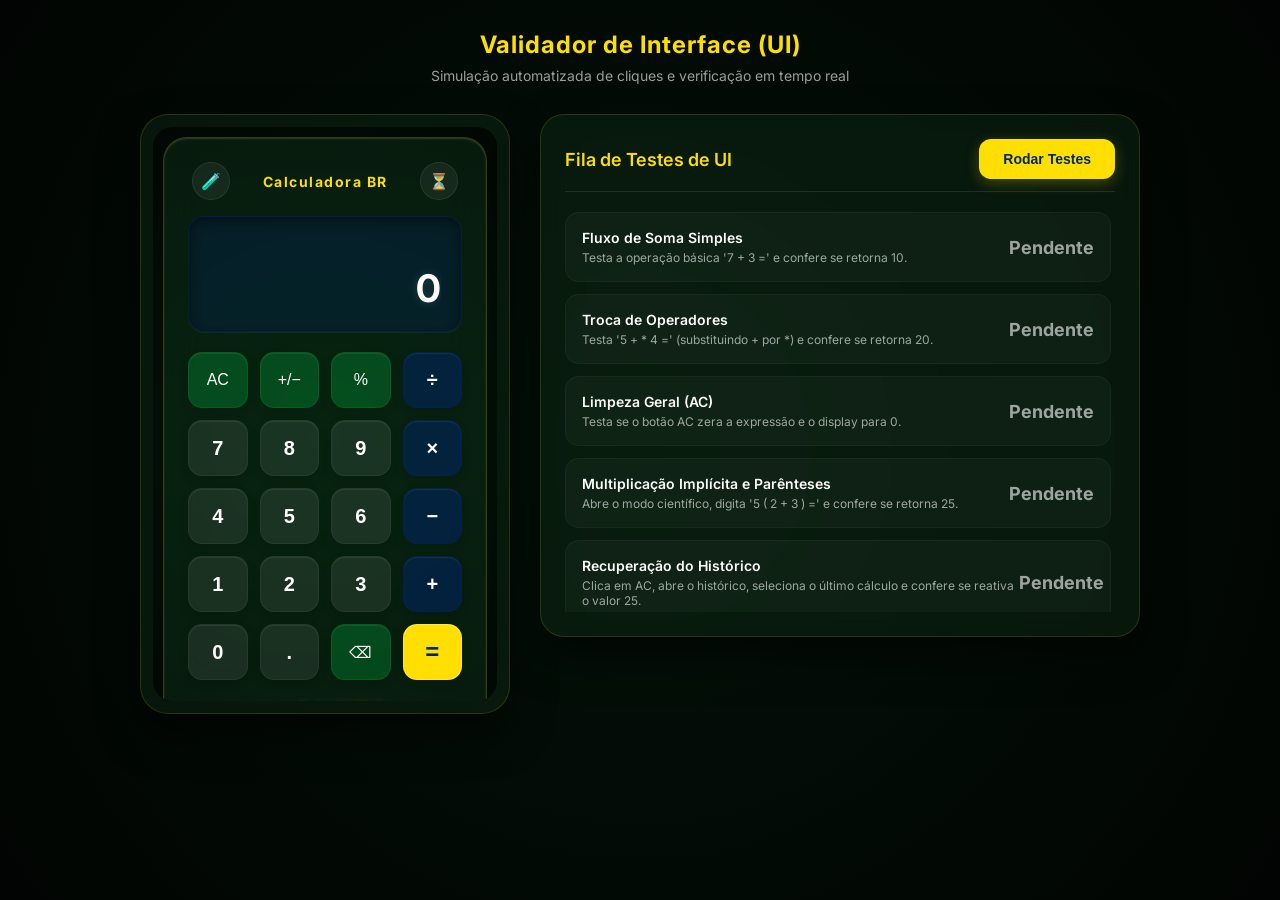
==== test.html @ 6287dd3c "test: adiciona bateria de testes logicos (test-logic.js) e de UI (test.html)" ====
<!DOCTYPE html>
<html lang="pt-BR">
<head>
  <meta charset="UTF-8">
  <meta name="viewport" content="width=device-width, initial-scale=1.0">
  <title>Bateria de Testes de Interface - Calculadora Brasil</title>
  <style>
    @import url('https://fonts.googleapis.com/css2?family=Inter:wght@400;500;600;700&display=swap');

    :root {
      --bg-gradient-start: #041209;
      --bg-gradient-end: #010402;
      --glass-bg: rgba(14, 43, 23, 0.45);
      --glass-border: rgba(255, 223, 0, 0.15);
      --gold-primary: #ffdf00;
      --green-success: #00ea56;
      --red-failure: #ff4d4d;
      --text-main: #ffffff;
      --text-muted: rgba(255, 255, 255, 0.6);
    }

    * {
      box-sizing: border-box;
      margin: 0;
      padding: 0;
    }

    body {
      font-family: 'Inter', sans-serif;
      background: radial-gradient(circle at center, var(--bg-gradient-start), var(--bg-gradient-end));
      min-height: 100vh;
      color: var(--text-main);
      display: flex;
      flex-direction: column;
      align-items: center;
      padding: 30px 20px;
      overflow-y: auto;
    }

    h1 {
      font-size: 24px;
      font-weight: 700;
      color: var(--gold-primary);
      margin-bottom: 8px;
      letter-spacing: 1px;
      text-align: center;
    }

    p.subtitle {
      color: var(--text-muted);
      font-size: 14px;
      margin-bottom: 30px;
      text-align: center;
    }

    .test-dashboard {
      display: flex;
      gap: 30px;
      width: 100%;
      max-width: 1100px;
      justify-content: center;
      align-items: flex-start;
      flex-wrap: wrap;
    }

    /* Lado Esquerdo: Calculadora (Iframe) */
    .calc-preview-card {
      background: var(--glass-bg);
      backdrop-filter: blur(10px);
      -webkit-backdrop-filter: blur(10px);
      border: 1px solid var(--glass-border);
      border-radius: 28px;
      padding: 12px;
      box-shadow: 0 20px 40px rgba(0, 0, 0, 0.5);
      display: flex;
      justify-content: center;
      align-items: center;
      width: 370px;
      height: 600px;
      position: relative;
      overflow: hidden;
      transition: width 0.3s cubic-bezier(0.25, 0.8, 0.25, 1);
    }

    .calc-preview-card.scientific {
      width: 610px;
    }

    iframe {
      border: none;
      width: 100%;
      height: 100%;
      border-radius: 20px;
      background: transparent;
    }

    /* Lado Direito: Painel de Controle e Status */
    .control-panel {
      flex: 1;
      min-width: 320px;
      max-width: 600px;
      background: var(--glass-bg);
      backdrop-filter: blur(10px);
      -webkit-backdrop-filter: blur(10px);
      border: 1px solid var(--glass-border);
      border-radius: 24px;
      padding: 24px;
      box-shadow: 0 20px 40px rgba(0, 0, 0, 0.5);
    }

    .panel-header {
      display: flex;
      justify-content: space-between;
      align-items: center;
      margin-bottom: 20px;
      border-bottom: 1px solid rgba(255, 255, 255, 0.1);
      padding-bottom: 12px;
    }

    .panel-title {
      font-size: 18px;
      font-weight: 600;
      color: var(--gold-primary);
    }

    .start-btn {
      background: var(--gold-primary);
      color: #002776;
      border: none;
      padding: 12px 24px;
      font-size: 14px;
      font-weight: 700;
      border-radius: 12px;
      cursor: pointer;
      transition: all 0.2s ease;
      box-shadow: 0 4px 14px rgba(255, 223, 0, 0.25);
    }

    .start-btn:hover {
      background: #ffeb60;
      transform: translateY(-2px);
      box-shadow: 0 6px 20px rgba(255, 223, 0, 0.4);
    }

    .start-btn:active {
      transform: translateY(0);
    }

    .start-btn:disabled {
      background: rgba(255, 255, 255, 0.15);
      color: var(--text-muted);
      cursor: not-allowed;
      box-shadow: none;
      transform: none;
    }

    /* Barra de progresso circular/barra */
    .progress-bar-container {
      width: 100%;
      height: 6px;
      background: rgba(255, 255, 255, 0.05);
      border-radius: 3px;
      margin-bottom: 24px;
      overflow: hidden;
      display: none;
    }

    .progress-bar {
      height: 100%;
      width: 0%;
      background: var(--gold-primary);
      border-radius: 3px;
      transition: width 0.3s ease;
    }

    /* Lista de Testes */
    .test-list {
      display: flex;
      flex-direction: column;
      gap: 12px;
      max-height: 400px;
      overflow-y: auto;
      padding-right: 4px;
    }

    .test-list::-webkit-scrollbar {
      width: 4px;
    }

    .test-list::-webkit-scrollbar-thumb {
      background: rgba(255, 255, 255, 0.1);
      border-radius: 2px;
    }

    .test-item {
      background: rgba(255, 255, 255, 0.03);
      border: 1px solid rgba(255, 255, 255, 0.04);
      border-radius: 14px;
      padding: 16px;
      display: flex;
      justify-content: space-between;
      align-items: center;
      transition: all 0.2s ease;
    }

    .test-item.running {
      border-color: var(--gold-primary);
      background: rgba(255, 223, 0, 0.03);
    }

    .test-item.passed {
      border-color: rgba(0, 234, 86, 0.2);
      background: rgba(0, 234, 86, 0.02);
    }

    .test-item.failed {
      border-color: rgba(255, 77, 77, 0.2);
      background: rgba(255, 77, 77, 0.02);
    }

    .test-info {
      display: flex;
      flex-direction: column;
      gap: 4px;
    }

    .test-name {
      font-size: 14px;
      font-weight: 600;
      color: var(--text-main);
    }

    .test-description {
      font-size: 12px;
      color: var(--text-muted);
    }

    .test-status {
      font-size: 18px;
      font-weight: 700;
      min-width: 32px;
      text-align: right;
    }

    .test-status.pending { color: var(--text-muted); }
    .test-status.running { color: var(--gold-primary); }
    .test-status.passed { color: var(--green-success); }
    .test-status.failed { color: var(--red-failure); }

    /* Report Final */
    .summary-report {
      margin-top: 20px;
      padding: 16px;
      border-radius: 14px;
      background: rgba(255, 255, 255, 0.04);
      display: none;
      text-align: center;
    }

    .summary-report.success {
      border: 1px solid rgba(0, 234, 86, 0.2);
      color: var(--green-success);
    }

    .summary-report.failure {
      border: 1px solid rgba(255, 77, 77, 0.2);
      color: var(--red-failure);
    }
  </style>
</head>
<body>

  <h1>Validador de Interface (UI)</h1>
  <p class="subtitle">Simulação automatizada de cliques e verificação em tempo real</p>

  <div class="test-dashboard">
    
    <!-- Lado Esquerdo: Preview da Calculadora -->
    <div class="calc-preview-card" id="calc-card">
      <iframe src="index.html" id="calc-iframe" title="Preview da Calculadora"></iframe>
    </div>

    <!-- Lado Direito: Dashboard de Testes -->
    <div class="control-panel">
      <div class="panel-header">
        <h2 class="panel-title">Fila de Testes de UI</h2>
        <button class="start-btn" id="start-btn">Rodar Testes</button>
      </div>

      <!-- Barra de Progresso -->
      <div class="progress-bar-container" id="progress-container">
        <div class="progress-bar" id="progress-bar"></div>
      </div>

      <!-- Lista de Cenários -->
      <div class="test-list" id="test-list">
        <!-- Inseridos dinamicamente -->
      </div>

      <!-- Relatório Resumido -->
      <div class="summary-report" id="summary-report"></div>
    </div>

  </div>

  <script>
    // Cenários de Teste de UI
    const testCases = [
      {
        id: "soma",
        name: "Fluxo de Soma Simples",
        description: "Testa a operação básica '7 + 3 =' e confere se retorna 10.",
        steps: ['7', '+', '3', '=']
      },
      {
        id: "troca-op",
        name: "Troca de Operadores",
        description: "Testa '5 + * 4 =' (substituindo + por *) e confere se retorna 20.",
        steps: ['5', '+', '×', '4', '=']
      },
      {
        id: "ac-limpar",
        name: "Limpeza Geral (AC)",
        description: "Testa se o botão AC zera a expressão e o display para 0.",
        steps: ['9', '+', '9', 'AC']
      },
      {
        id: "parenteses-sci",
        name: "Multiplicação Implícita e Parênteses",
        description: "Abre o modo científico, digita '5 ( 2 + 3 ) =' e confere se retorna 25.",
        steps: ['toggle-sci', '5', '(', '2', '+', '3', ')', '=']
      },
      {
        id: "historico-recuperar",
        name: "Recuperação do Histórico",
        description: "Clica em AC, abre o histórico, seleciona o último cálculo e confere se reativa o valor 25.",
        steps: ['AC', 'toggle-hist', 'select-last-hist']
      }
    ];

    const testList = document.getElementById('test-list');
    const startBtn = document.getElementById('start-btn');
    const progressContainer = document.getElementById('progress-container');
    const progressBar = document.getElementById('progress-bar');
    const summaryReport = document.getElementById('summary-report');
    const calcCard = document.getElementById('calc-card');

    // Injetar lista inicial
    function initList() {
      testList.innerHTML = '';
      testCases.forEach((tc) => {
        const item = document.createElement('div');
        item.className = 'test-item';
        item.id = `item-${tc.id}`;
        item.innerHTML = `
          <div class="test-info">
            <span class="test-name">${tc.name}</span>
            <span class="test-description">${tc.description}</span>
          </div>
          <div class="test-status pending" id="status-${tc.id}">Pendente</div>
        `;
        testList.appendChild(item);
      });
      summaryReport.style.display = 'none';
      progressContainer.style.display = 'none';
      progressBar.style.width = '0%';
    }

    // Delay baseado em Promise
    function delay(ms) {
      return new Promise(resolve => setTimeout(resolve, ms));
    }

    // Simular clique de botão no iframe da calculadora
    async function clickButton(val) {
      const iframe = document.getElementById('calc-iframe');
      const doc = iframe.contentDocument || iframe.contentWindow.document;
      
      let btn;
      if (val === 'toggle-sci') {
        btn = doc.getElementById('toggle-sci');
      } else if (val === 'toggle-hist') {
        btn = doc.getElementById('toggle-hist');
      } else if (val === 'close-hist') {
        btn = doc.getElementById('close-hist');
      } else if (val === 'select-last-hist') {
        // Clica no primeiro item da lista de histórico
        btn = doc.querySelector('.history-item');
      } else {
        btn = doc.querySelector(`[data-v="${val}"]`);
      }

      if (btn) {
        // Estilizar rapidamente no iframe para dar feedback visual de clique
        btn.style.transform = 'scale(0.9)';
        btn.style.filter = 'brightness(1.3)';
        btn.click();
        
        // Se for alternar científico, aplica a classe no card externo para expandir a largura
        if (val === 'toggle-sci') {
          await delay(100);
          const hasSci = doc.getElementById('calc-container').classList.contains('scientific');
          if (hasSci) {
            calcCard.classList.add('scientific');
          } else {
            calcCard.classList.remove('scientific');
          }
        }

        await delay(150);
        btn.style.transform = '';
        btn.style.filter = '';
        await delay(150); // 300ms no total de atraso por passo
      } else {
        throw new Error(`Botão "${val}" não encontrado no iframe!`);
      }
    }

    // Ler valores do display do iframe
    function getDisplayValue() {
      const iframe = document.getElementById('calc-iframe');
      const doc = iframe.contentDocument || iframe.contentWindow.document;
      const numDiv = doc.getElementById('num');
      return numDiv ? numDiv.textContent : '';
    }

    // Executar a fila de testes
    async function runTests() {
      startBtn.disabled = true;
      progressContainer.style.display = 'block';
      progressBar.style.width = '0%';
      summaryReport.style.display = 'none';
      
      // Resetar a calculadora antes de começar
      const iframe = document.getElementById('calc-iframe');
      iframe.src = iframe.src; // Recarrega o iframe
      await delay(1000); // Aguarda recarregar

      let failedAny = false;

      for (let i = 0; i < testCases.length; i++) {
        const tc = testCases[i];
        const item = document.getElementById(`item-${tc.id}`);
        const statusSpan = document.getElementById(`status-${tc.id}`);
        
        // Atualiza status para rodando
        item.className = 'test-item running';
        statusSpan.className = 'test-status running';
        statusSpan.textContent = 'Rodando...';

        progressBar.style.width = `${((i) / testCases.length) * 100}%`;

        try {
          // Executa passos de clique
          for (let step of tc.steps) {
            await clickButton(step);
          }

          // Asserções baseadas no caso
          let pass = false;
          const display = getDisplayValue();

          if (tc.id === 'soma') {
            pass = (display === '10');
          } else if (tc.id === 'troca-op') {
            pass = (display === '20');
          } else if (tc.id === 'ac-limpar') {
            pass = (display === '0');
          } else if (tc.id === 'parenteses-sci') {
            pass = (display === '25');
          } else if (tc.id === 'historico-recuperar') {
            pass = (display === '25');
            // Fechar painel de histórico para deixar limpo
            await clickButton('close-hist');
          }

          if (pass) {
            item.className = 'test-item passed';
            statusSpan.className = 'test-status passed';
            statusSpan.textContent = '✔️';
          } else {
            throw new Error(`Resultado incorreto no display: ${display}`);
          }
        } catch (err) {
          failedAny = true;
          item.className = 'test-item failed';
          statusSpan.className = 'test-status failed';
          statusSpan.textContent = '❌';
          console.error(`Falha no teste ${tc.id}:`, err);
        }

        await delay(500); // Pausa entre testes
      }

      progressBar.style.width = '100%';
      await delay(300);

      // Exibe report final
      summaryReport.style.display = 'block';
      if (failedAny) {
        summaryReport.className = 'summary-report failure';
        summaryReport.textContent = 'Bateria concluída: Alguns testes de UI falharam. Verifique o console.';
      } else {
        summaryReport.className = 'summary-report success';
        summaryReport.textContent = 'Bateria concluída: Todos os testes de UI passaram com sucesso!';
      }
      
      startBtn.disabled = false;
    }

    startBtn.addEventListener('click', runTests);
    
    // Inicializar no carregamento da tela
    window.addEventListener('load', initList);
  </script>
</body>
</html>
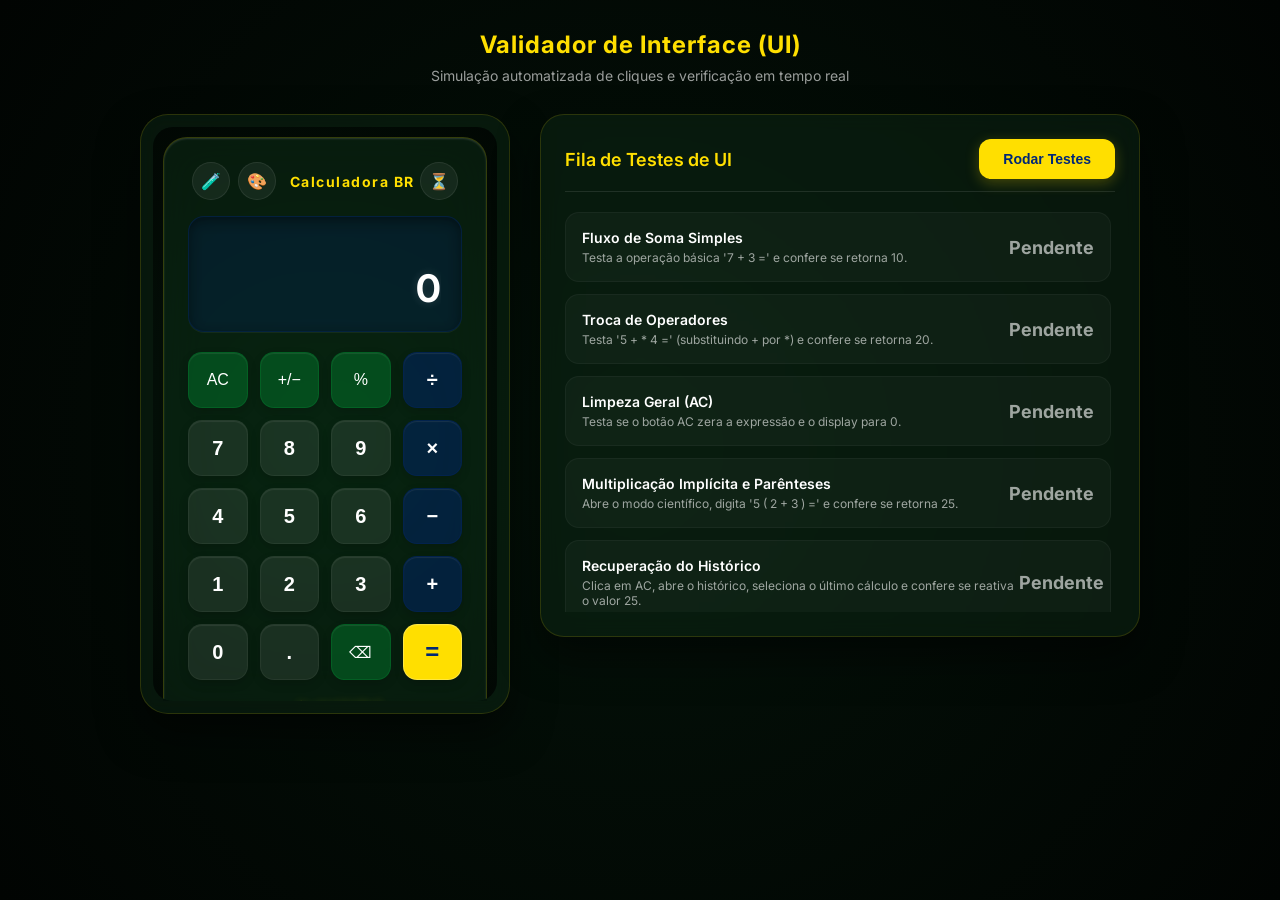
==== commit b1e12873: "feat: adiciona customizador de temas da copa do mundo" ====
--- a/test.html
+++ b/test.html
@@ -335,6 +335,12 @@
         name: "Recuperação do Histórico",
         description: "Clica em AC, abre o histórico, seleciona o último cálculo e confere se reativa o valor 25.",
         steps: ['AC', 'toggle-hist', 'select-last-hist']
+      },
+      {
+        id: "tema-copa",
+        name: "Troca de Temas da Copa",
+        description: "Abre o seletor de temas, escolhe o tema da Argentina (theme-ar) e valida se a classe foi aplicada no body da calculadora.",
+        steps: ['toggle-theme', 'select-theme-ar']
       }
     ];
 
@@ -383,6 +389,12 @@
         btn = doc.getElementById('toggle-hist');
       } else if (val === 'close-hist') {
         btn = doc.getElementById('close-hist');
+      } else if (val === 'toggle-theme') {
+        btn = doc.getElementById('toggle-theme');
+      } else if (val === 'close-themes') {
+        btn = doc.getElementById('close-themes');
+      } else if (val === 'select-theme-ar') {
+        btn = doc.querySelector('[data-theme="theme-ar"]');
       } else if (val === 'select-last-hist') {
         // Clica no primeiro item da lista de histórico
         btn = doc.querySelector('.history-item');
@@ -472,6 +484,16 @@
             pass = (display === '25');
             // Fechar painel de histórico para deixar limpo
             await clickButton('close-hist');
+          } else if (tc.id === 'tema-copa') {
+            const doc = iframe.contentDocument || iframe.contentWindow.document;
+            pass = doc.body.classList.contains('theme-ar');
+            // Voltar para o tema do Brasil para não quebrar testes subsequentes
+            await clickButton('toggle-theme');
+            const brBtn = doc.querySelector('[data-theme="theme-br"]');
+            if (brBtn) {
+              brBtn.click();
+            }
+            await delay(300);
           }
 
           if (pass) {
